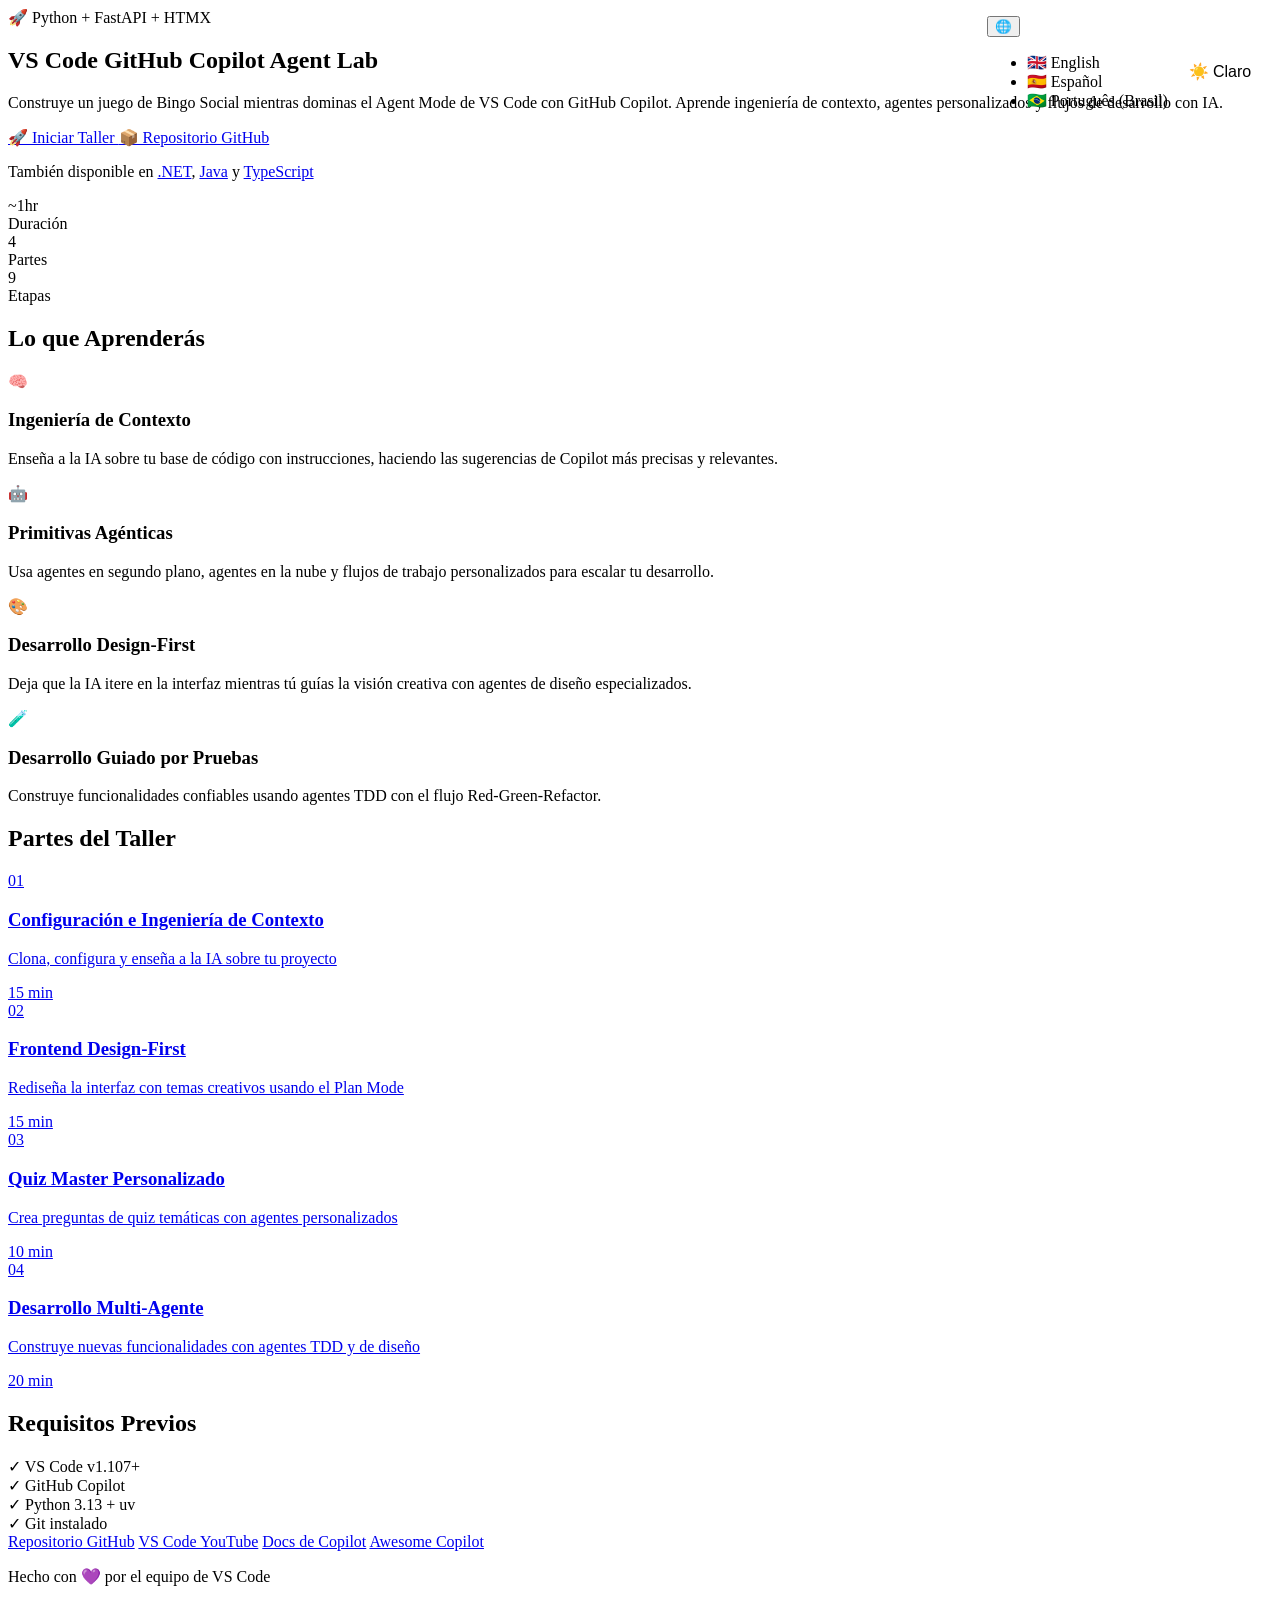
==== docs/es/index.html @ 3598910f "Initial commit" ====
<!DOCTYPE html>
<html lang="es">
<head>
    <!-- Google tag (gtag.js) -->
    <script async src="https://www.googletagmanager.com/gtag/js?id=G-LSC44NDPLQ"></script>
    <script>
      window.dataLayer = window.dataLayer || [];
      function gtag(){dataLayer.push(arguments);}
      gtag('js', new Date());
      gtag('config', 'G-LSC44NDPLQ');
    </script>
    <meta charset="UTF-8">
    <meta name="viewport" content="width=device-width, initial-scale=1.0">
    <title>VS Code GitHub Copilot Agent Lab | Edición Python</title>
    <link rel="preconnect" href="https://fonts.googleapis.com">
    <link rel="preconnect" href="https://fonts.gstatic.com" crossorigin>
    <link href="https://fonts.googleapis.com/css2?family=JetBrains+Mono:wght@400;700&family=Space+Grotesk:wght@400;500;700&display=swap" rel="stylesheet">
    <link rel="alternate" hreflang="en" href="https://copilot-dev-days.github.io/agent-lab-python/">
    <link rel="alternate" hreflang="pt-BR" href="https://copilot-dev-days.github.io/agent-lab-python/pt_BR/">
    <link rel="alternate" hreflang="es" href="https://copilot-dev-days.github.io/agent-lab-python/es/">
    <link rel="alternate" hreflang="x-default" href="https://copilot-dev-days.github.io/agent-lab-python/">
    <link rel="stylesheet" href="../styles.css">
    <link rel="stylesheet" href="../light-theme.css">
    <script src="../theme-toggle.js"></script>
</head>
<body>
    <div style="position:fixed;top:1rem;right:1rem;z-index:1000;display:flex;gap:0.5rem;align-items:center;">
        <div class="locale-picker" id="localePicker">
            <button type="button" class="locale-toggle" aria-haspopup="listbox" aria-expanded="false" aria-label="Seleccionar idioma">🌐</button>
            <ul role="listbox" aria-label="Idioma">
                <li role="option" data-locale="en" aria-selected="false">🇬🇧 English</li>
                <li role="option" data-locale="es" aria-selected="true" class="active">🇪🇸 Español</li>
                <li role="option" data-locale="pt-BR" aria-selected="false">🇧🇷 Português (Brasil)</li>
            </ul>
        </div>
        <button class="theme-toggle" onclick="toggleTheme()">☀️ Claro</button>
    </div>
    <div class="container">
        <!-- Hero -->
        <section class="hero">
            <span class="hero-badge">🚀 Python + FastAPI + HTMX</span>
            <h1>VS Code GitHub Copilot Agent Lab</h1>
            <p class="hero-subtitle">
                Construye un juego de Bingo Social mientras dominas el Agent Mode de VS Code con GitHub Copilot.
                Aprende ingeniería de contexto, agentes personalizados y flujos de desarrollo con IA.
            </p>
            <div class="hero-cta">
                <a href="step.html?step=00-overview" class="btn btn-primary">
                    🚀 Iniciar Taller
                </a>
                <a href="https://github.com/copilot-dev-days/agent-lab-python" class="btn btn-secondary">
                    📦 Repositorio GitHub
                </a>
            </div>
            <p class="hero-also">También disponible en <a href="https://copilot-dev-days.github.io/agent-lab-dotnet/">.NET</a>, <a href="https://copilot-dev-days.github.io/agent-lab-java/">Java</a> y <a href="https://copilot-dev-days.github.io/agent-lab-typescript/">TypeScript</a></p>
            <div class="stats">
                <div class="stat">
                    <div class="stat-value">~1hr</div>
                    <div class="stat-label">Duración</div>
                </div>
                <div class="stat">
                    <div class="stat-value">4</div>
                    <div class="stat-label">Partes</div>
                </div>
                <div class="stat">
                    <div class="stat-value">9</div>
                    <div class="stat-label">Etapas</div>
                </div>
            </div>
        </section>

        <!-- Features -->
        <section class="features">
            <h2 class="section-title">Lo que Aprenderás</h2>
            <div class="features-grid">
                <div class="feature-card">
                    <div class="feature-icon">🧠</div>
                    <h3>Ingeniería de Contexto</h3>
                    <p>Enseña a la IA sobre tu base de código con instrucciones, haciendo las sugerencias de Copilot más precisas y relevantes.</p>
                </div>
                <div class="feature-card">
                    <div class="feature-icon">🤖</div>
                    <h3>Primitivas Agénticas</h3>
                    <p>Usa agentes en segundo plano, agentes en la nube y flujos de trabajo personalizados para escalar tu desarrollo.</p>
                </div>
                <div class="feature-card">
                    <div class="feature-icon">🎨</div>
                    <h3>Desarrollo Design-First</h3>
                    <p>Deja que la IA itere en la interfaz mientras tú guías la visión creativa con agentes de diseño especializados.</p>
                </div>
                <div class="feature-card">
                    <div class="feature-icon">🧪</div>
                    <h3>Desarrollo Guiado por Pruebas</h3>
                    <p>Construye funcionalidades confiables usando agentes TDD con el flujo Red-Green-Refactor.</p>
                </div>
            </div>
        </section>

        <!-- Workshop Parts -->
        <section class="workshop">
            <h2 class="section-title">Partes del Taller</h2>
            <div class="parts-list">
                <a href="step.html?step=01-setup" class="part-card">
                    <div class="part-number">01</div>
                    <div class="part-content">
                        <h3>Configuración e Ingeniería de Contexto</h3>
                        <p>Clona, configura y enseña a la IA sobre tu proyecto</p>
                    </div>
                    <span class="part-time">15 min</span>
                </a>
                <a href="step.html?step=02-design" class="part-card">
                    <div class="part-number">02</div>
                    <div class="part-content">
                        <h3>Frontend Design-First</h3>
                        <p>Rediseña la interfaz con temas creativos usando el Plan Mode</p>
                    </div>
                    <span class="part-time">15 min</span>
                </a>
                <a href="step.html?step=03-quiz-master" class="part-card">
                    <div class="part-number">03</div>
                    <div class="part-content">
                        <h3>Quiz Master Personalizado</h3>
                        <p>Crea preguntas de quiz temáticas con agentes personalizados</p>
                    </div>
                    <span class="part-time">10 min</span>
                </a>
                <a href="step.html?step=04-multi-agent" class="part-card">
                    <div class="part-number">04</div>
                    <div class="part-content">
                        <h3>Desarrollo Multi-Agente</h3>
                        <p>Construye nuevas funcionalidades con agentes TDD y de diseño</p>
                    </div>
                    <span class="part-time">20 min</span>
                </a>
            </div>
        </section>
    </div>

    <!-- Prerequisites -->
    <section class="prereqs">
        <div class="container">
            <h2 class="section-title">Requisitos Previos</h2>
            <div class="prereqs-grid">
                <div class="prereq-item">
                    <span class="prereq-check">✓</span>
                    <span>VS Code v1.107+</span>
                </div>
                <div class="prereq-item">
                    <span class="prereq-check">✓</span>
                    <span>GitHub Copilot</span>
                </div>
                <div class="prereq-item">
                    <span class="prereq-check">✓</span>
                    <span>Python 3.13 + uv</span>
                </div>
                <div class="prereq-item">
                    <span class="prereq-check">✓</span>
                    <span>Git instalado</span>
                </div>
            </div>
        </div>
    </section>

    <div class="container">
        <!-- Footer -->
        <footer>
            <div class="footer-links">
                <a href="https://github.com/copilot-dev-days/agent-lab-python">Repositorio GitHub</a>
                <a href="https://www.youtube.com/code">VS Code YouTube</a>
                <a href="https://code.visualstudio.com/docs/copilot/overview">Docs de Copilot</a>
                <a href="https://github.com/github/awesome-copilot">Awesome Copilot</a>
            </div>
            <p class="footer-credit">
                Hecho con 💜 por el equipo de VS Code
            </p>
        </footer>
    </div>

    <script>
    (function(){
      var match=location.pathname.match(/\/(pt_BR|es)\//);
      var locale=match?match[1]:'en';
      var picker=document.getElementById('localePicker');
      if(!picker)return;
      var btn=picker.querySelector('.locale-toggle'),list=picker.querySelector('ul');
      list.querySelectorAll('li').forEach(function(li){
        var l=li.dataset.locale==='pt-BR'?'pt_BR':li.dataset.locale;
        if(l===locale){li.classList.add('active');li.setAttribute('aria-selected','true');}
        else{li.classList.remove('active');li.setAttribute('aria-selected','false');}
      });
      function open(){list.style.display='block';btn.setAttribute('aria-expanded','true');}
      function close(){list.style.display='none';btn.setAttribute('aria-expanded','false');}
      btn.addEventListener('click',function(e){e.stopPropagation();list.style.display==='block'?close():open();});
      document.addEventListener('click',close);
      document.addEventListener('keydown',function(e){if(e.key==='Escape')close();});
      list.querySelectorAll('li').forEach(function(li){
        li.addEventListener('click',function(e){
          e.stopPropagation();
          var t=li.dataset.locale==='pt-BR'?'pt_BR':li.dataset.locale;
          if(t===locale){close();return;}
          var p=location.pathname;
          if(locale!=='en')p=p.replace(new RegExp('/'+locale+'/'),'/');;
          if(t!=='en'){var base=p.replace(/\/index\.html$/,'/');if(!base.endsWith('/'))base+='/';p=base+t+'/';}
          localStorage.setItem('preferred-locale',t);
          window.location.href=p;
        });
      });
    })();
    </script>
</body>
</html>
---- docs/light-theme.css ----
html[data-theme="light"] {
    --bg-dark: #f5f5f7;
    --bg-card: #ffffff;
    --bg-code: #f0f0f5;
    --neon-cyan: #0077b6;
    --neon-magenta: #c2185b;
    --neon-purple: #7b1fa2;
    --text-primary: #1a1a2e;
    --text-secondary: #555570;
    --border-color: #d0d0dd;
    --success-green: #2e7d32;
    --warning-yellow: #f9a825;
}

html[data-theme="light"] body::before {
    background: linear-gradient(90deg, rgba(0,119,182,0.05) 1px, transparent 1px),
                linear-gradient(rgba(0,119,182,0.05) 1px, transparent 1px);
}

html[data-theme="light"] .hero::before {
    background: radial-gradient(ellipse at 50% 0%, rgba(0,119,182,0.15), transparent 70%);
}

html[data-theme="light"] .header {
    background: rgba(245,245,247,0.95);
}

html[data-theme="light"] code,
html[data-theme="light"] pre {
    background: var(--bg-code);
    color: #1a1a2e;
}

html[data-theme="light"] .btn-secondary {
    border-color: var(--border-color);
    color: var(--text-primary);
}

html[data-theme="light"] .btn-secondary:hover {
    background: rgba(0,119,182,0.1);
    border-color: var(--neon-cyan);
}

html[data-theme="light"] .card {
    box-shadow: 0 2px 8px rgba(0,0,0,0.08);
}

.theme-toggle {
    background: none;
    border: 1px solid var(--border-color);
    color: var(--text-primary);
    cursor: pointer;
    padding: 0.4rem 0.8rem;
    border-radius: 6px;
    font-size: 1rem;
    transition: all 0.3s ease;
    display: inline-flex;
    align-items: center;
    gap: 0.4rem;
}

.theme-toggle:hover {
    border-color: var(--neon-cyan);
    color: var(--neon-cyan);
}
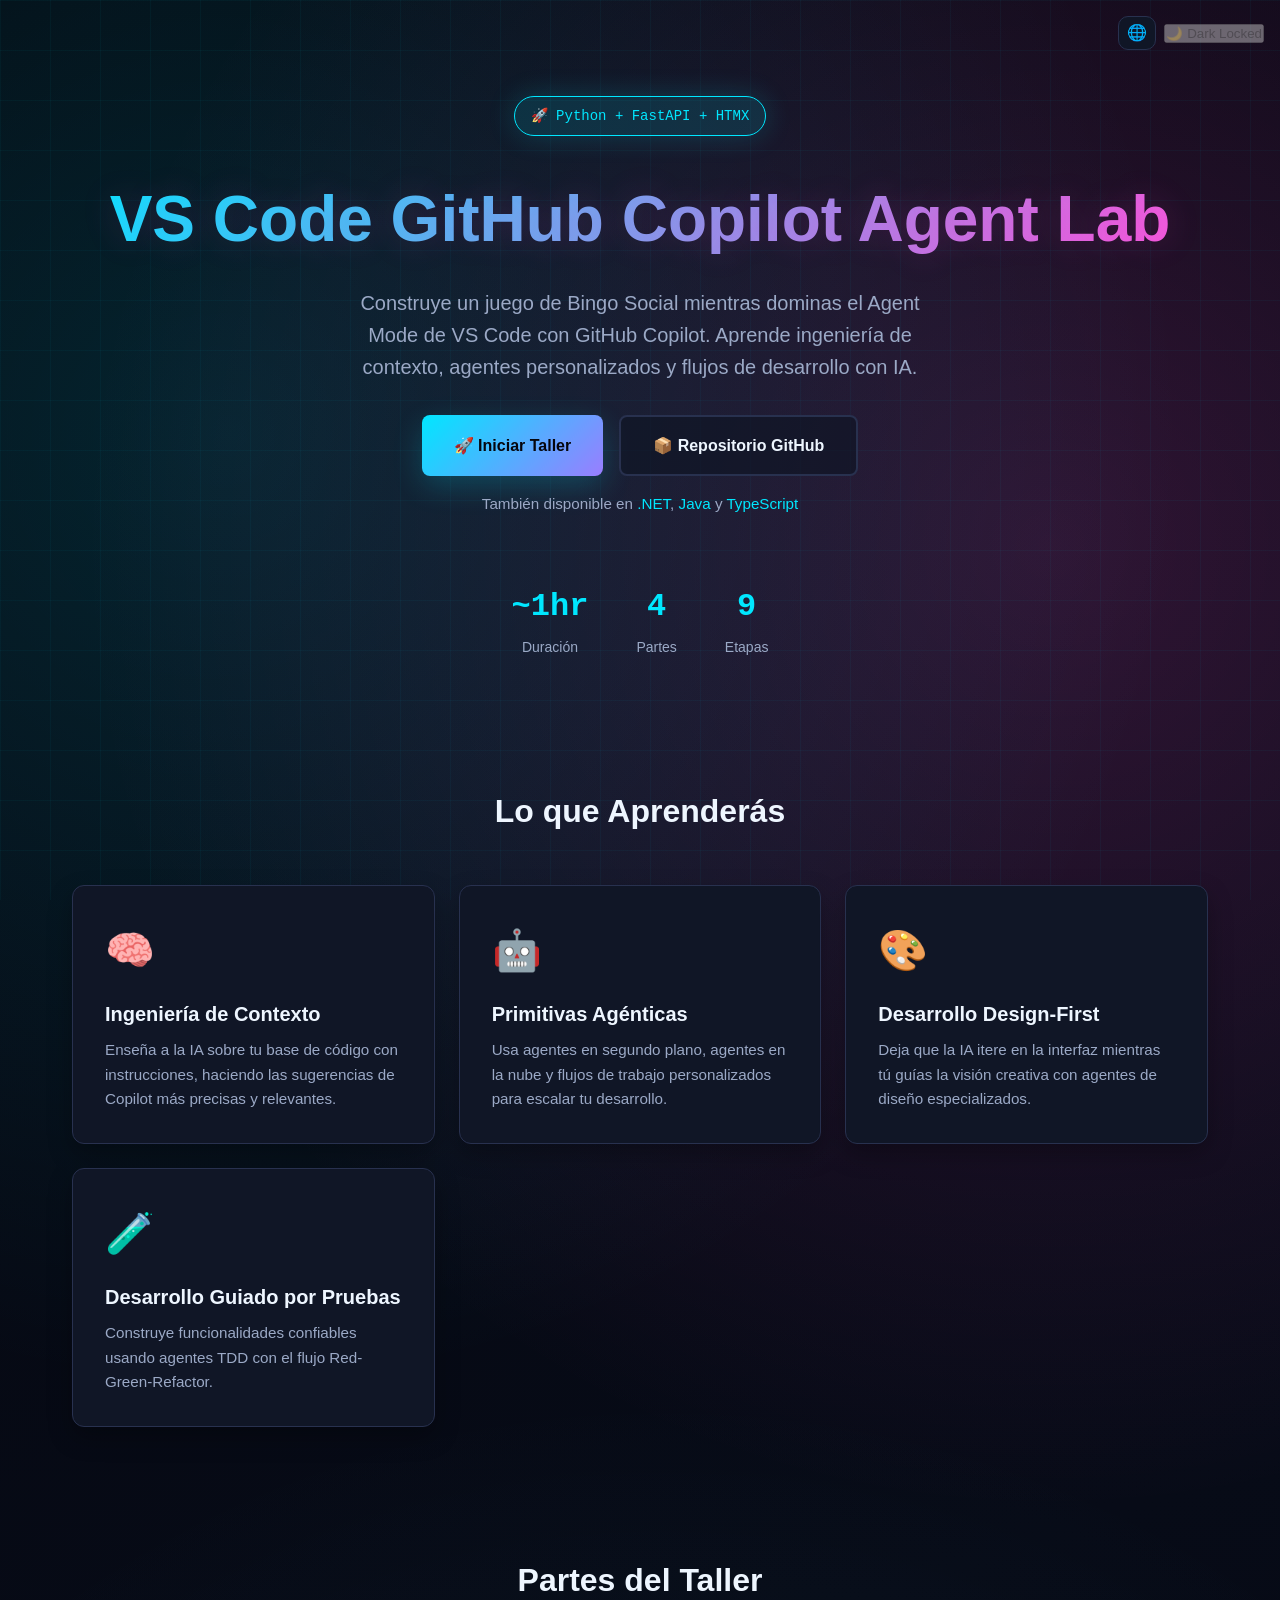
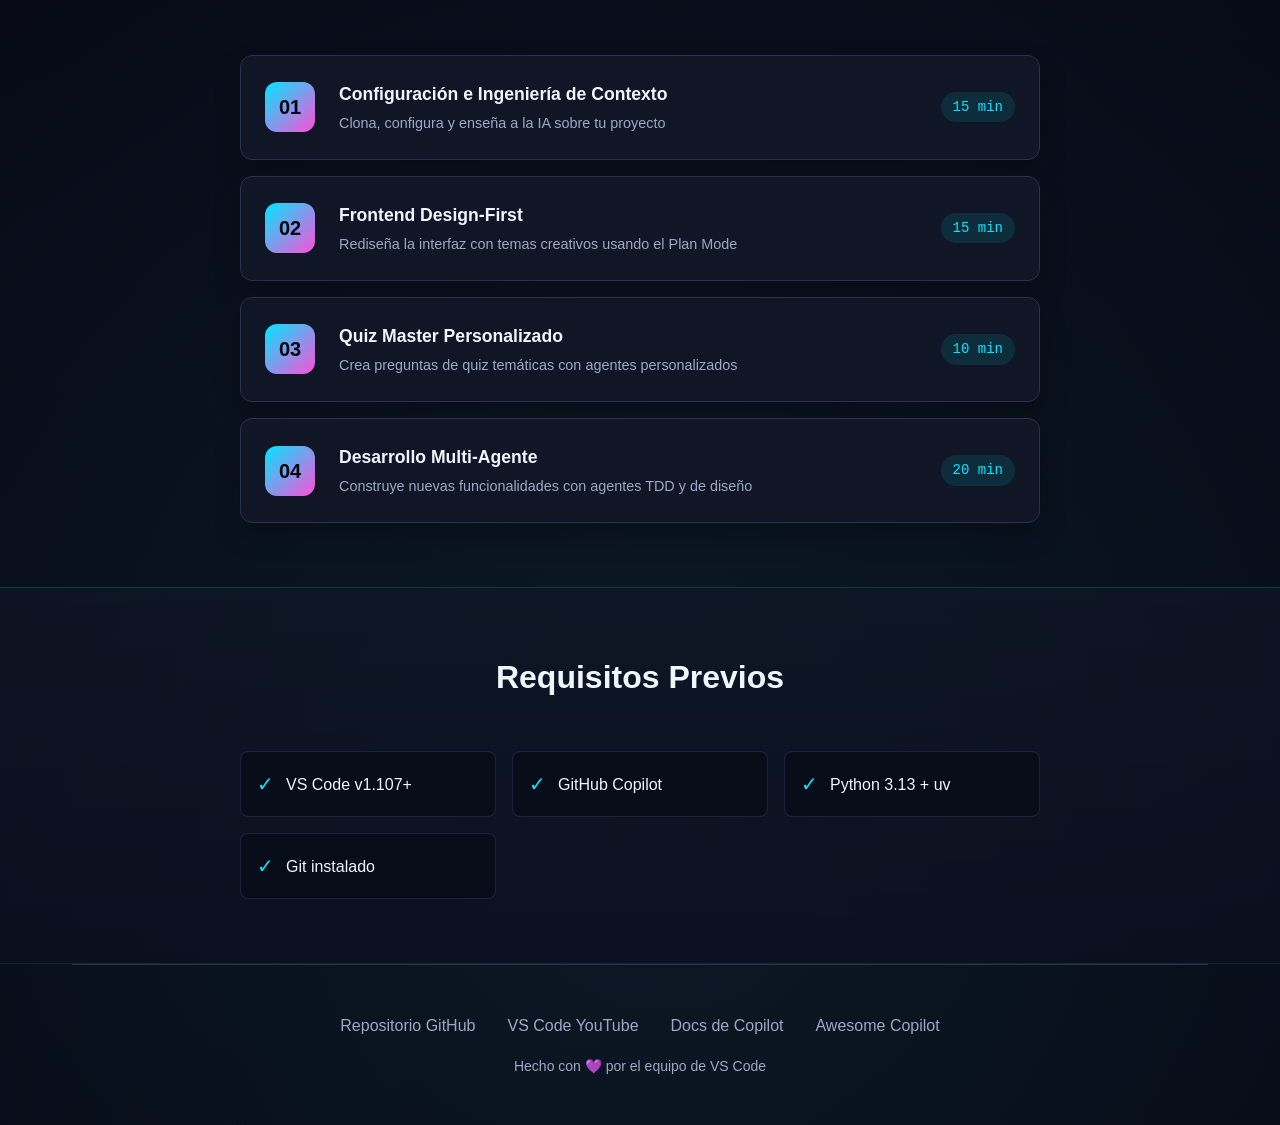
==== commit a7f62d75: "Final commit class" ====
--- a/docs/es/index.html
+++ b/docs/es/index.html
@@ -20,7 +20,6 @@
     <link rel="alternate" hreflang="es" href="https://copilot-dev-days.github.io/agent-lab-python/es/">
     <link rel="alternate" hreflang="x-default" href="https://copilot-dev-days.github.io/agent-lab-python/">
     <link rel="stylesheet" href="../styles.css">
-    <link rel="stylesheet" href="../light-theme.css">
     <script src="../theme-toggle.js"></script>
 </head>
 <body>
@@ -33,7 +32,7 @@
                 <li role="option" data-locale="pt-BR" aria-selected="false">🇧🇷 Português (Brasil)</li>
             </ul>
         </div>
-        <button class="theme-toggle" onclick="toggleTheme()">☀️ Claro</button>
+        <button class="theme-toggle" onclick="toggleTheme()">🌙 Oscuro Fijo</button>
     </div>
     <div class="container">
         <!-- Hero -->
--- a/docs/styles.css
+++ b/docs/styles.css
@@ -0,0 +1,394 @@
+:root {
+    --bg-dark: #05060d;
+    --bg-card: #101626;
+    --bg-card-soft: #0c1020;
+    --neon-cyan: #00e7ff;
+    --neon-magenta: #ff4fd8;
+    --neon-purple: #9a7dff;
+    --text-primary: #eef6ff;
+    --text-secondary: #9ba9c6;
+    --border-color: #28314f;
+}
+
+* {
+    margin: 0;
+    padding: 0;
+    box-sizing: border-box;
+}
+
+body {
+    font-family: 'Space Grotesk', sans-serif;
+    background:
+        radial-gradient(circle at 18% 16%, rgba(0, 231, 255, 0.13) 0%, transparent 38%),
+        radial-gradient(circle at 82% 20%, rgba(255, 79, 216, 0.17) 0%, transparent 40%),
+        radial-gradient(circle at 52% 90%, rgba(75, 224, 255, 0.08) 0%, transparent 42%),
+        linear-gradient(160deg, #04060e 0%, #070b17 60%, #050712 100%);
+    color: var(--text-primary);
+    line-height: 1.6;
+    min-height: 100vh;
+}
+
+/* Animated grid background */
+body::before {
+    content: '';
+    position: fixed;
+    top: 0;
+    left: 0;
+    width: 100%;
+    height: 100%;
+    background:
+        linear-gradient(90deg, rgba(0, 231, 255, 0.04) 1px, transparent 1px),
+        linear-gradient(rgba(0, 231, 255, 0.04) 1px, transparent 1px);
+    background-size: 50px 50px;
+    pointer-events: none;
+    z-index: -1;
+    animation: drift 24s linear infinite;
+}
+
+@keyframes drift {
+    from {
+        transform: translateY(0);
+    }
+    to {
+        transform: translateY(50px);
+    }
+}
+
+.container {
+    max-width: 1200px;
+    margin: 0 auto;
+    padding: 0 2rem;
+}
+
+/* Hero Section */
+.hero {
+    padding: 6rem 0 4rem;
+    text-align: center;
+    position: relative;
+}
+
+.hero-badge {
+    display: inline-block;
+    padding: 0.5rem 1rem;
+    background: rgba(0, 231, 255, 0.12);
+    border: 1px solid var(--neon-cyan);
+    border-radius: 50px;
+    font-size: 0.875rem;
+    color: var(--neon-cyan);
+    margin-bottom: 2rem;
+    font-family: 'JetBrains Mono', monospace;
+    box-shadow: 0 0 28px rgba(0, 231, 255, 0.18);
+}
+
+.hero h1 {
+    font-size: clamp(2.5rem, 6vw, 4rem);
+    font-weight: 700;
+    margin-bottom: 1rem;
+    background: linear-gradient(135deg, var(--neon-cyan), var(--neon-magenta));
+    -webkit-background-clip: text;
+    -webkit-text-fill-color: transparent;
+    background-clip: text;
+    text-shadow: 0 0 35px rgba(255, 79, 216, 0.18);
+}
+
+.hero-subtitle {
+    font-size: 1.25rem;
+    color: var(--text-secondary);
+    max-width: 600px;
+    margin: 0 auto 2rem;
+}
+
+.hero-cta {
+    display: flex;
+    gap: 1rem;
+    justify-content: center;
+    flex-wrap: wrap;
+}
+
+.btn {
+    display: inline-flex;
+    align-items: center;
+    gap: 0.5rem;
+    padding: 1rem 2rem;
+    border-radius: 8px;
+    font-weight: 600;
+    text-decoration: none;
+    transition: all 0.3s ease;
+    font-size: 1rem;
+}
+
+.btn-primary {
+    background: linear-gradient(135deg, var(--neon-cyan), var(--neon-purple));
+    color: var(--bg-dark);
+    box-shadow: 0 10px 30px rgba(0, 231, 255, 0.2);
+}
+
+.btn-primary:hover {
+    transform: translateY(-2px);
+    box-shadow: 0 16px 45px rgba(0, 231, 255, 0.34);
+}
+
+.btn-secondary {
+    background: rgba(16, 22, 38, 0.68);
+    border: 2px solid var(--border-color);
+    color: var(--text-primary);
+}
+
+.btn-secondary:hover {
+    border-color: var(--neon-cyan);
+    color: var(--neon-cyan);
+    box-shadow: 0 0 24px rgba(0, 231, 255, 0.2);
+}
+
+/* Stats */
+.stats {
+    display: flex;
+    justify-content: center;
+    gap: 3rem;
+    margin-top: 4rem;
+    flex-wrap: wrap;
+}
+
+.stat {
+    text-align: center;
+}
+
+.stat-value {
+    font-size: 2rem;
+    font-weight: 700;
+    color: var(--neon-cyan);
+    font-family: 'JetBrains Mono', monospace;
+}
+
+.stat-label {
+    font-size: 0.875rem;
+    color: var(--text-secondary);
+    margin-top: 0.25rem;
+}
+
+/* Features Section */
+.features {
+    padding: 4rem 0;
+}
+
+.section-title {
+    font-size: 2rem;
+    text-align: center;
+    margin-bottom: 3rem;
+}
+
+.features-grid {
+    display: grid;
+    grid-template-columns: repeat(auto-fit, minmax(280px, 1fr));
+    gap: 1.5rem;
+}
+
+.feature-card {
+    background: var(--bg-card);
+    border: 1px solid var(--border-color);
+    border-radius: 12px;
+    padding: 2rem;
+    transition: all 0.3s ease;
+    box-shadow: 0 10px 24px rgba(0, 0, 0, 0.28);
+}
+
+.feature-card:hover {
+    border-color: var(--neon-cyan);
+    transform: translateY(-4px);
+    box-shadow: 0 16px 36px rgba(0, 231, 255, 0.18);
+}
+
+.feature-icon {
+    font-size: 2.5rem;
+    margin-bottom: 1rem;
+}
+
+.feature-card h3 {
+    font-size: 1.25rem;
+    margin-bottom: 0.5rem;
+}
+
+.feature-card p {
+    color: var(--text-secondary);
+    font-size: 0.95rem;
+}
+
+/* Workshop Parts */
+.workshop {
+    padding: 4rem 0;
+}
+
+.parts-list {
+    display: flex;
+    flex-direction: column;
+    gap: 1rem;
+    max-width: 800px;
+    margin: 0 auto;
+}
+
+.part-card {
+    display: flex;
+    align-items: center;
+    gap: 1.5rem;
+    background: var(--bg-card);
+    border: 1px solid var(--border-color);
+    border-radius: 12px;
+    padding: 1.5rem;
+    text-decoration: none;
+    color: inherit;
+    transition: all 0.3s ease;
+    box-shadow: 0 12px 26px rgba(0, 0, 0, 0.25);
+}
+
+.part-card:hover {
+    border-color: var(--neon-magenta);
+    background: rgba(255, 79, 216, 0.08);
+    transform: translateY(-2px);
+    box-shadow: 0 14px 34px rgba(255, 79, 216, 0.2);
+}
+
+.part-number {
+    width: 50px;
+    height: 50px;
+    display: flex;
+    align-items: center;
+    justify-content: center;
+    background: linear-gradient(135deg, var(--neon-cyan), var(--neon-magenta));
+    border-radius: 12px;
+    font-weight: 700;
+    font-size: 1.25rem;
+    color: var(--bg-dark);
+    flex-shrink: 0;
+}
+
+.part-content {
+    flex: 1;
+}
+
+.part-content h3 {
+    font-size: 1.1rem;
+    margin-bottom: 0.25rem;
+}
+
+.part-content p {
+    color: var(--text-secondary);
+    font-size: 0.9rem;
+}
+
+.part-time {
+    font-family: 'JetBrains Mono', monospace;
+    font-size: 0.875rem;
+    color: var(--neon-cyan);
+    padding: 0.25rem 0.75rem;
+    background: rgba(0,245,255,0.1);
+    border-radius: 50px;
+}
+
+/* Prerequisites */
+.prereqs {
+    padding: 4rem 0;
+    background: linear-gradient(180deg, rgba(16, 22, 38, 0.7), rgba(12, 16, 32, 0.84));
+    border-top: 1px solid rgba(0, 231, 255, 0.2);
+    border-bottom: 1px solid rgba(0, 231, 255, 0.1);
+}
+
+.prereqs-grid {
+    display: grid;
+    grid-template-columns: repeat(auto-fit, minmax(200px, 1fr));
+    gap: 1rem;
+    max-width: 800px;
+    margin: 0 auto;
+}
+
+.prereq-item {
+    display: flex;
+    align-items: center;
+    gap: 0.75rem;
+    padding: 1rem;
+    background: rgba(8, 12, 24, 0.85);
+    border-radius: 8px;
+    border: 1px solid rgba(40, 49, 79, 0.65);
+}
+
+.prereq-check {
+    color: var(--neon-cyan);
+    font-size: 1.25rem;
+}
+
+/* Footer */
+footer {
+    padding: 3rem 0;
+    text-align: center;
+    border-top: 1px solid var(--border-color);
+}
+
+.footer-links {
+    display: flex;
+    justify-content: center;
+    gap: 2rem;
+    margin-bottom: 1rem;
+    flex-wrap: wrap;
+}
+
+.footer-links a {
+    color: var(--text-secondary);
+    text-decoration: none;
+    transition: color 0.3s ease;
+}
+
+.footer-links a:hover {
+    color: var(--neon-cyan);
+    text-shadow: 0 0 16px rgba(0, 231, 255, 0.3);
+}
+
+.footer-credit {
+    color: var(--text-secondary);
+    font-size: 0.875rem;
+}
+
+/* Responsive */
+@media (max-width: 768px) {
+    .hero {
+        padding: 4rem 0 3rem;
+    }
+
+    .stats {
+        gap: 2rem;
+    }
+
+    .part-card {
+        flex-direction: column;
+        text-align: center;
+    }
+
+    .part-time {
+        margin-top: 0.5rem;
+    }
+}
+
+.hero-also {
+    margin-top: 1rem;
+    font-size: 0.95rem;
+    color: var(--text-secondary);
+}
+
+.hero-also a {
+    color: var(--neon-cyan);
+    text-decoration: none;
+    transition: color 0.3s ease;
+}
+
+.hero-also a:hover {
+    color: var(--neon-magenta);
+    text-decoration: underline;
+}
+
+/* --- Locale Picker --- */
+.locale-picker { position: relative; display: inline-flex; }
+.locale-toggle { display: flex; align-items: center; justify-content: center; padding: 8px; border-radius: 10px; border: 1px solid var(--border-color); background: var(--bg-card); color: var(--text-secondary); font-size: 1rem; line-height: 1; transition: all 0.2s; cursor: pointer; }
+.locale-toggle:hover { background: var(--neon-cyan); color: #fff; border-color: var(--neon-cyan); }
+.locale-picker ul { display: none; position: absolute; top: 100%; right: 0; margin: 4px 0 0; padding: 4px 0; list-style: none; background: var(--bg-card); border: 1px solid var(--border-color); border-radius: 10px; box-shadow: 0 4px 12px rgba(0,0,0,0.15); z-index: 100; min-width: 180px; }
+.locale-picker li { padding: 8px 16px; cursor: pointer; font-size: 0.9rem; color: var(--text-primary); white-space: nowrap; transition: background 0.15s; }
+.locale-picker li:hover { background: var(--neon-cyan); color: #fff; }
+.locale-picker li.active { font-weight: 600; color: var(--neon-cyan); }
+.locale-picker li.active:hover { color: #fff; }
